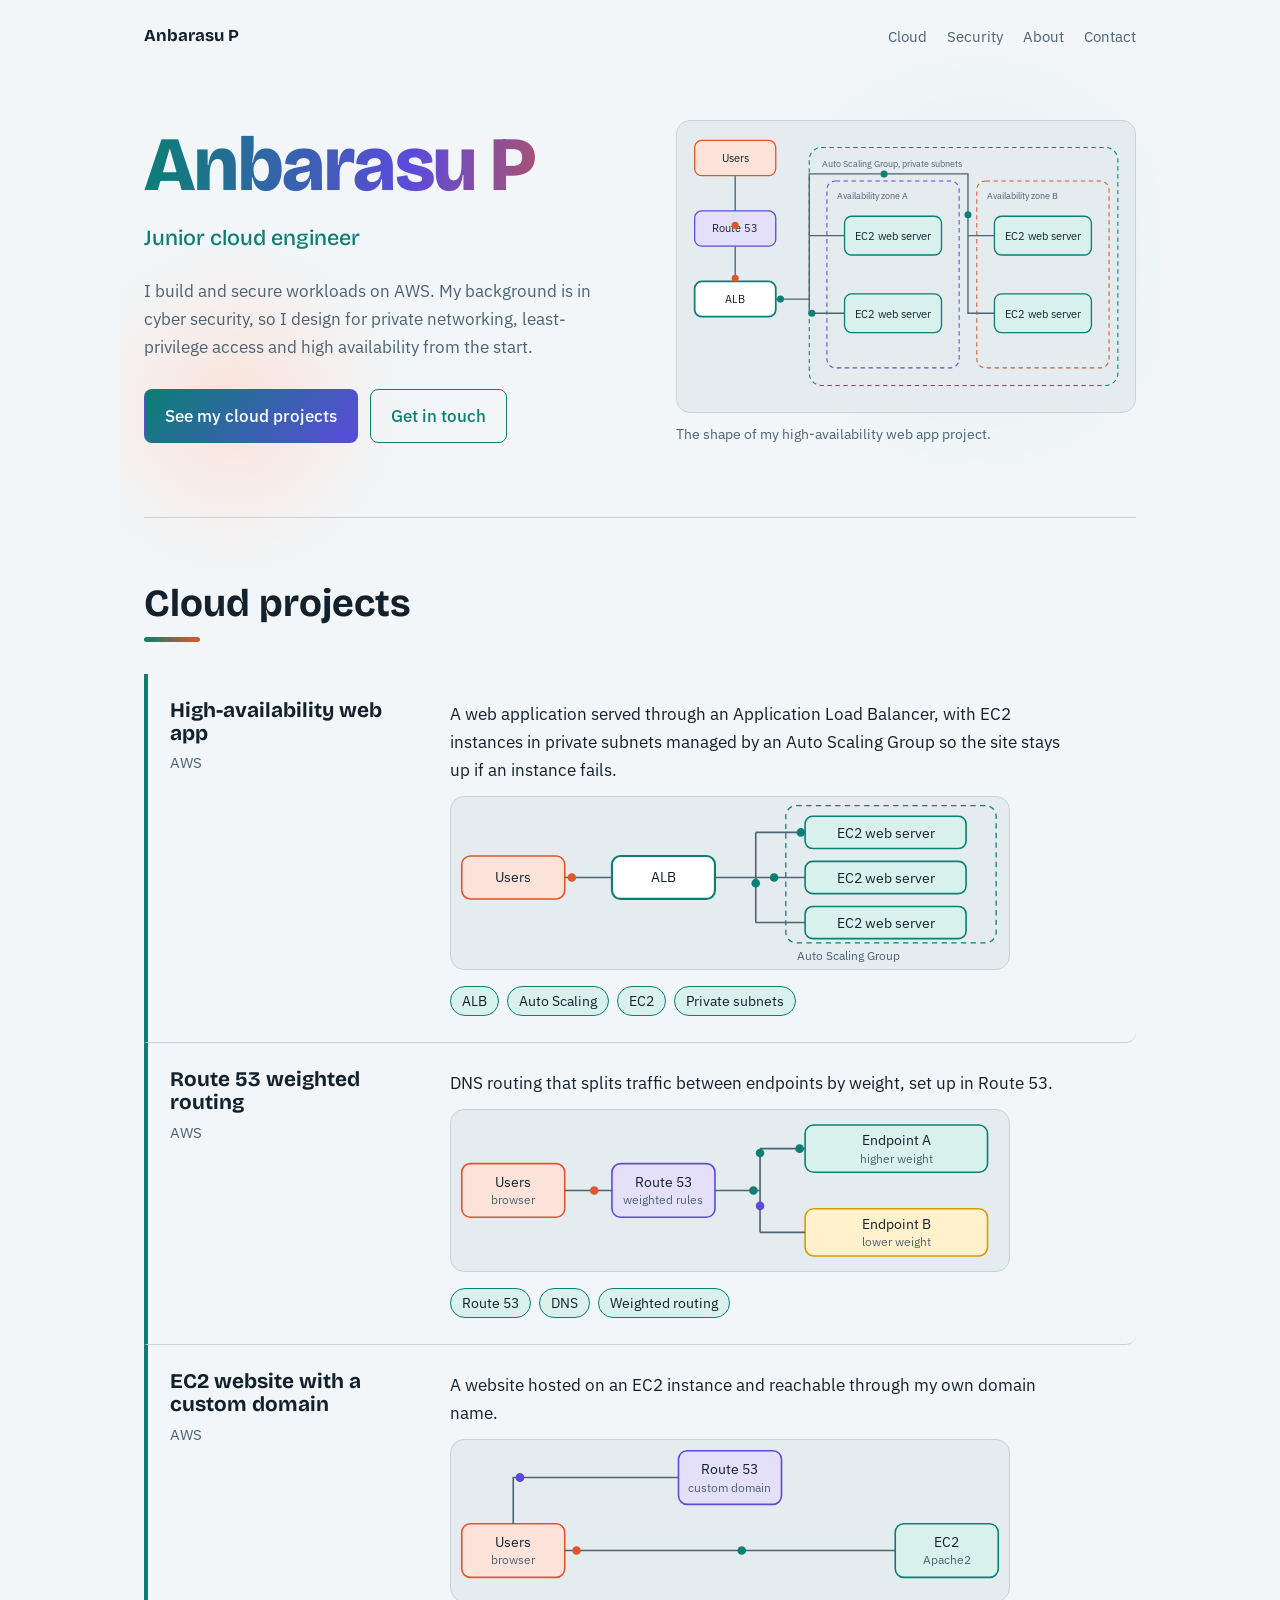
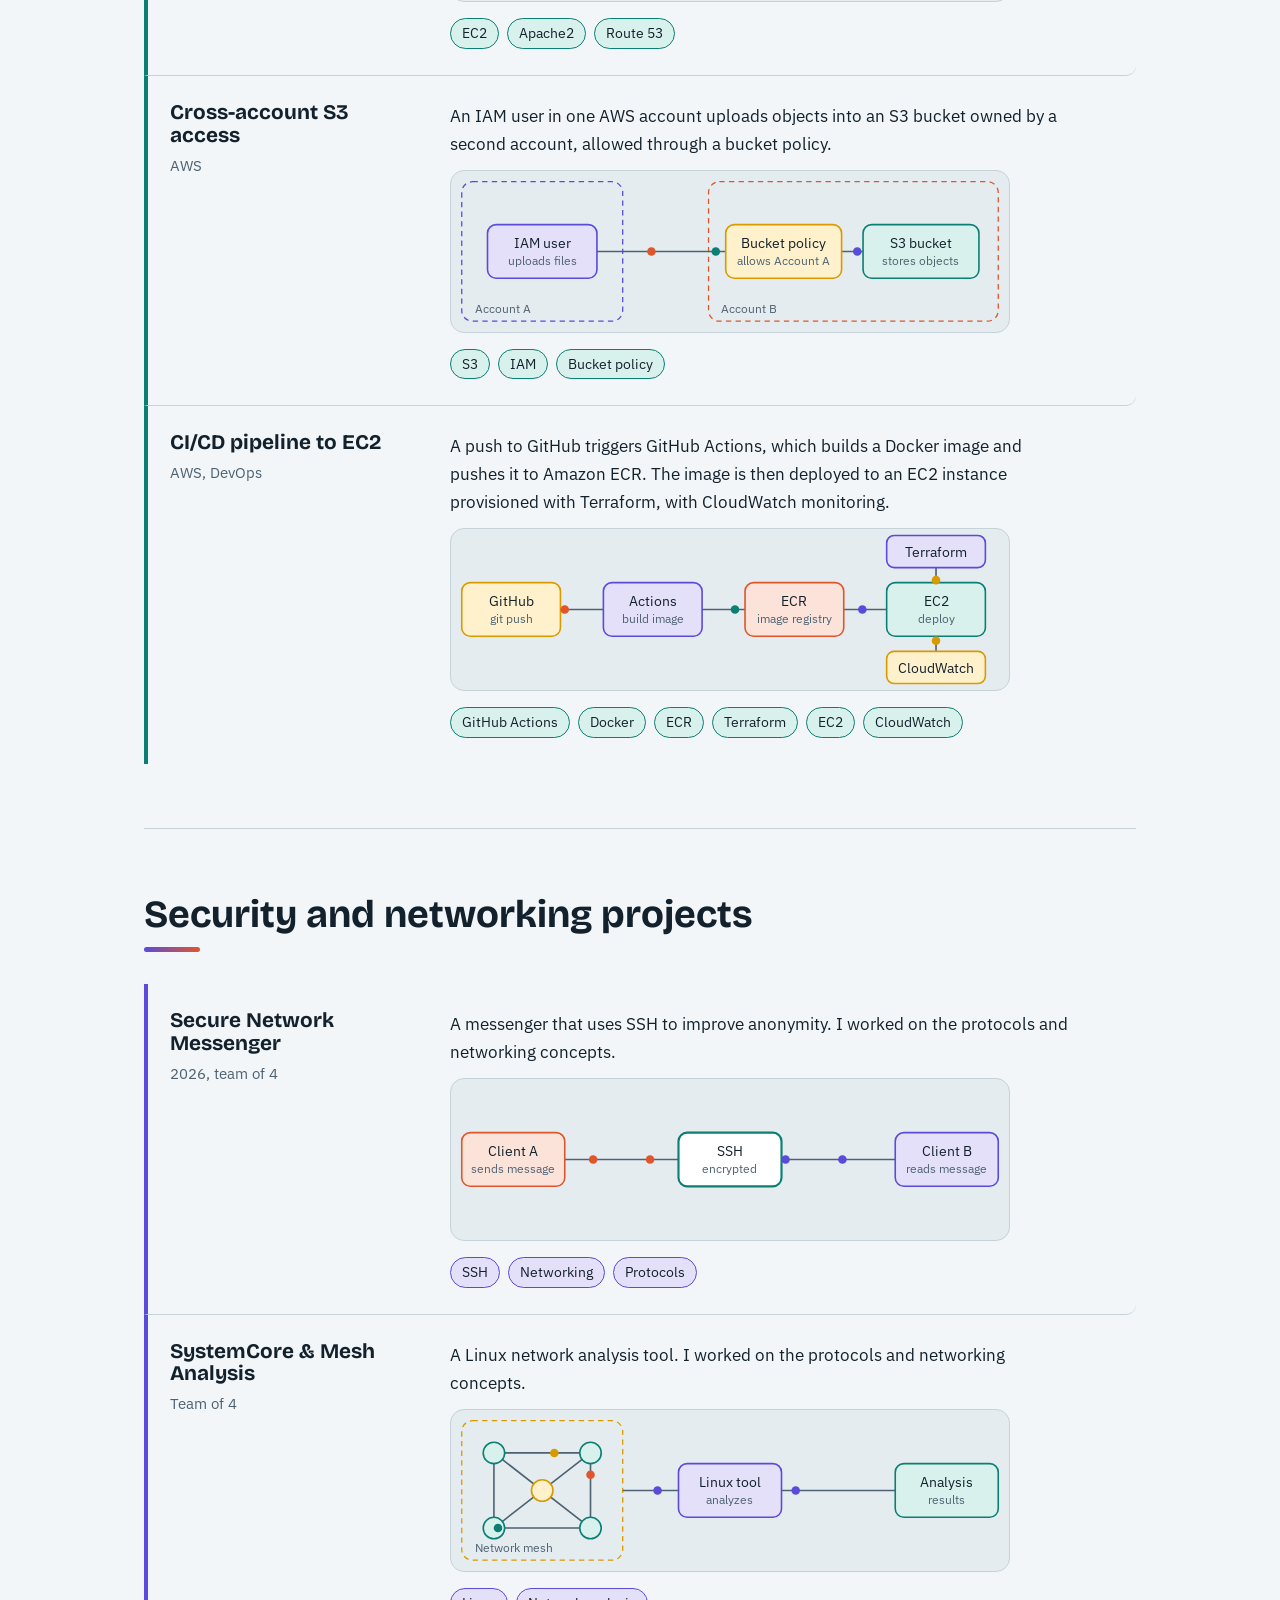
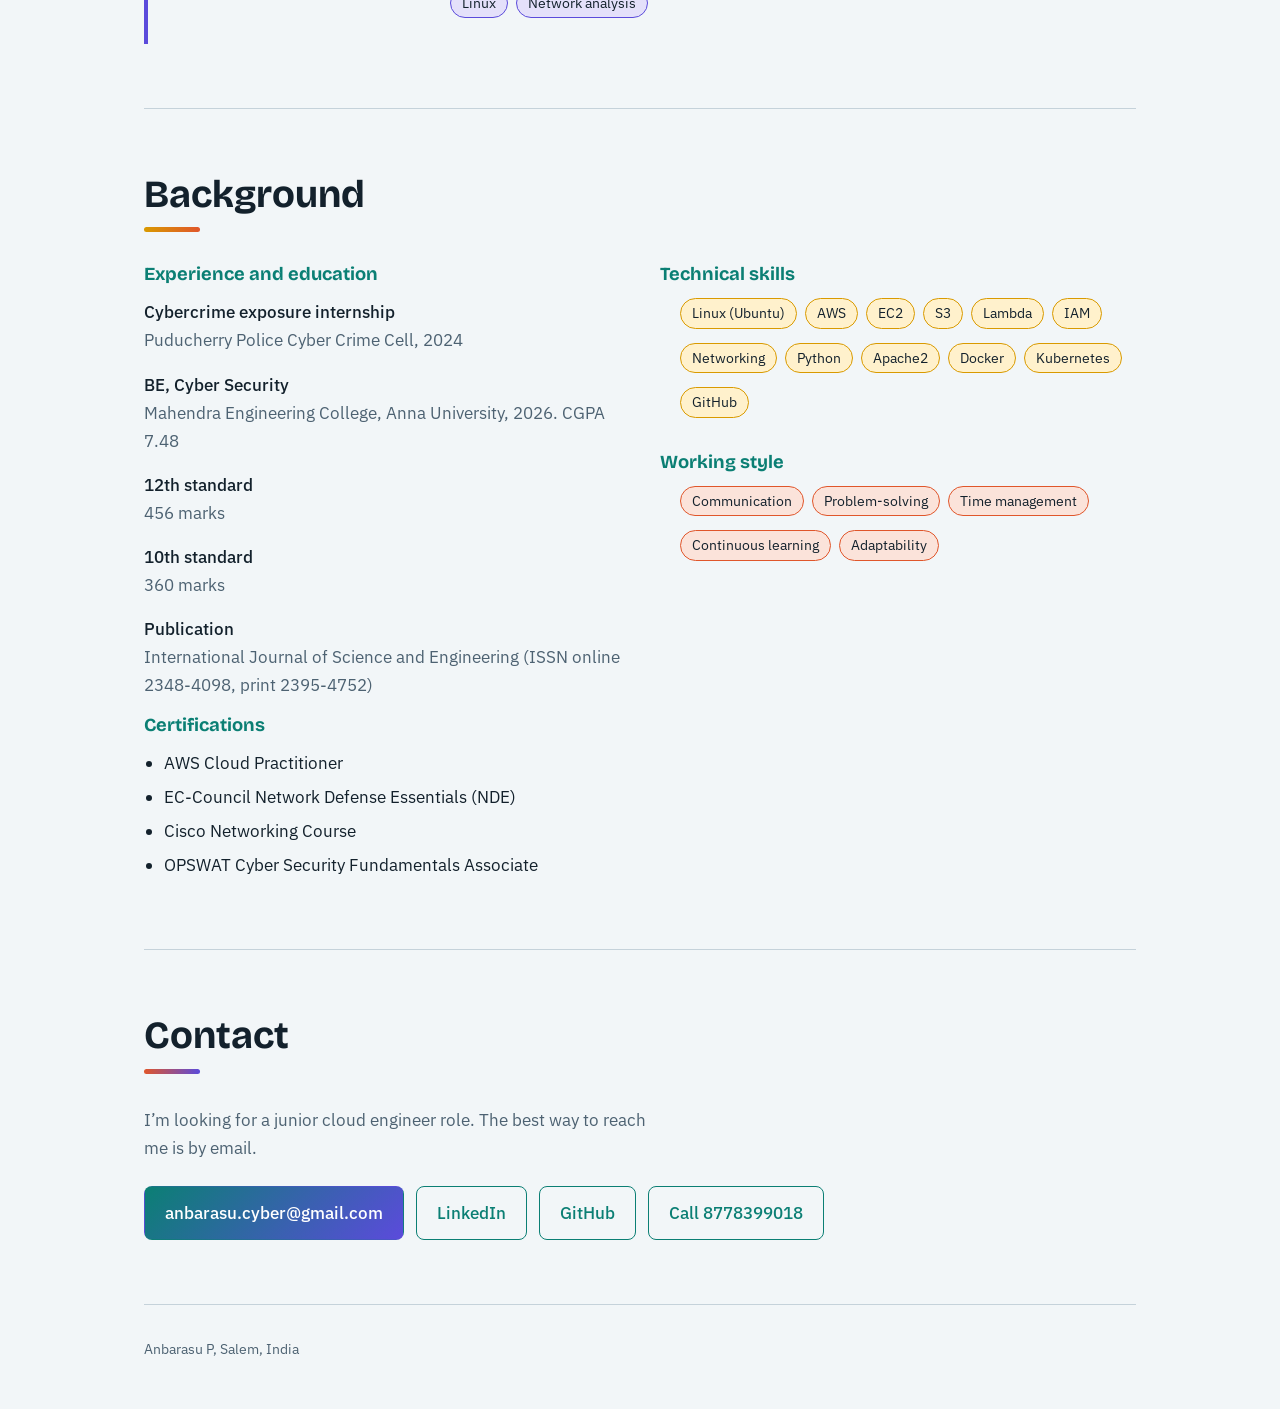
==== portfolio-site/index.html @ d8e645a5 "first commit" ====
<!DOCTYPE html>
<html lang="en">
<head>
<meta charset="utf-8">
<meta name="viewport" content="width=device-width, initial-scale=1, viewport-fit=cover">
<title>Anbarasu P – Junior Cloud Engineer</title>
<link rel="preconnect" href="https://fonts.googleapis.com">
<link rel="preconnect" href="https://fonts.gstatic.com" crossorigin>
<link href="https://fonts.googleapis.com/css2?family=Bricolage+Grotesque:wght@500;700;800&family=IBM+Plex+Sans:wght@400;500&display=swap" rel="stylesheet">
<link rel="stylesheet" href="style.css">
</head>
<body>
<div class="wrap">
  <header class="top">
    <b>Anbarasu P</b>
    <nav aria-label="Sections"><a href="#cloud">Cloud</a><a href="#security">Security</a><a href="#about">About</a><a href="#contact">Contact</a></nav>
  </header>

  <main>
  <div class="hero">
    <div>
      <h1>Anbarasu P</h1>
      <div class="role">Junior cloud engineer</div>
      <p>I build and secure workloads on AWS. My background is in cyber security, so I design for private networking, least-privilege access and high availability from the start.</p>
      <div class="btns">
        <a class="btn main" href="#cloud">See my cloud projects</a>
        <a class="btn alt" href="#contact">Get in touch</a>
      </div>
    </div>
    <figure>
      <svg viewBox="0 0 520 330" role="img" aria-labelledby="dgt dgd">
        <title id="dgt">Highly available web app on AWS</title>
        <desc id="dgd">Route 53 sends traffic to an Application Load Balancer, which spreads requests across EC2 instances in an Auto Scaling Group inside private subnets in two availability zones.</desc>
        <rect class="n" x="20" y="22" width="92" height="40" rx="8"/><text x="66" y="46" text-anchor="middle">Users</text>
        <rect class="n" x="20" y="102" width="92" height="40" rx="8"/><text x="66" y="126" text-anchor="middle">Route 53</text>
        <rect class="hl" x="20" y="182" width="92" height="40" rx="8"/><text x="66" y="206" text-anchor="middle">ALB</text>
        <path class="ln" d="M66 62V102M66 142V182"/>
        <rect class="zone" x="150" y="30" width="350" height="270" rx="14"/>
        <text class="sm" x="164" y="52">Auto Scaling Group, private subnets</text>
        <rect class="zone" x="170" y="68" width="150" height="212" rx="10"/>
        <text class="sm" x="182" y="88">Availability zone A</text>
        <rect class="zone" x="340" y="68" width="150" height="212" rx="10"/>
        <text class="sm" x="352" y="88">Availability zone B</text>
        <rect class="n" x="190" y="108" width="110" height="44" rx="8"/><text x="245" y="135" text-anchor="middle">EC2 web server</text>
        <rect class="n" x="190" y="196" width="110" height="44" rx="8"/><text x="245" y="223" text-anchor="middle">EC2 web server</text>
        <rect class="n" x="360" y="108" width="110" height="44" rx="8"/><text x="415" y="135" text-anchor="middle">EC2 web server</text>
        <rect class="n" x="360" y="196" width="110" height="44" rx="8"/><text x="415" y="223" text-anchor="middle">EC2 web server</text>
        <path class="ln" d="M112 202H150M150 202V130M150 130H190M150 202V218H190"/>
        <path class="ln" d="M150 130V60H330V218H360M330 130H360"/>
        <circle class="pk" r="4"><animateMotion dur="1.6s" repeatCount="indefinite" path="M66 62V182"/></circle>
        <circle class="pk" r="4"><animateMotion dur="1.6s" begin="0.8s" repeatCount="indefinite" path="M66 62V182"/></circle>
        <circle class="pk2" r="4"><animateMotion dur="1.4s" begin="0.3s" repeatCount="indefinite" path="M112 202H150V130H190"/></circle>
        <circle class="pk2" r="4"><animateMotion dur="1.4s" begin="0.9s" repeatCount="indefinite" path="M112 202H150V218H190"/></circle>
        <circle class="pk2" r="4"><animateMotion dur="3s" begin="0.5s" repeatCount="indefinite" path="M112 202H150V60H330V130H360"/></circle>
        <circle class="pk2" r="4"><animateMotion dur="3s" begin="1.7s" repeatCount="indefinite" path="M112 202H150V60H330V218H360"/></circle>
      </svg>
      <figcaption>The shape of my high-availability web app project.</figcaption>
    </figure>
  </div>

  <section id="cloud">
    <h2>Cloud projects</h2>
    <article class="proj">
      <div><h3>High-availability web app</h3><div class="meta">AWS</div></div>
      <div>
        <p>A web application served through an Application Load Balancer, with EC2 instances in private subnets managed by an Auto Scaling Group so the site stays up if an instance fails.</p>
        <figure class='arch'><svg viewBox='0 0 520 160' role='img' aria-label='Users reach an Application Load Balancer, which spreads traffic across EC2 instances in an Auto Scaling Group'><rect class='n t2' x='10' y='55' width='96' height='40' rx='8'/><text x='58' y='79' text-anchor='middle'>Users</text><rect class='hl' x='150' y='55' width='96' height='40' rx='8'/><text x='198' y='79' text-anchor='middle'>ALB</text><rect class='zone' x='312' y='8' width='196' height='128' rx='10'/><path class='ln' d='M106 75H150M246 75H284M284 33V117M284 33H330M284 75H330M284 117H330'/><rect class='n t1' x='330' y='18' width='150' height='30' rx='7'/><text x='405' y='38' text-anchor='middle'>EC2 web server</text><rect class='n t1' x='330' y='60' width='150' height='30' rx='7'/><text x='405' y='80' text-anchor='middle'>EC2 web server</text><rect class='n t1' x='330' y='102' width='150' height='30' rx='7'/><text x='405' y='122' text-anchor='middle'>EC2 web server</text><text class='sm' x='322' y='152'>Auto Scaling Group</text><circle class='pk' r='4'><animateMotion dur='1s' repeatCount='indefinite' path='M106 75H150'/></circle><circle class='pk2' r='4'><animateMotion dur='1.6s' repeatCount='indefinite' path='M246 75H284V33H330'/></circle><circle class='pk2' r='4'><animateMotion dur='1.6s' begin='0.5s' repeatCount='indefinite' path='M246 75H330'/></circle><circle class='pk2' r='4'><animateMotion dur='1.6s' begin='1s' repeatCount='indefinite' path='M246 75H284V117H330'/></circle></svg></figure>
        <ul class="tags"><li>ALB</li><li>Auto Scaling</li><li>EC2</li><li>Private subnets</li></ul>
      </div>
    </article>
    <article class="proj">
      <div><h3>Route 53 weighted routing</h3><div class="meta">AWS</div></div>
      <div>
        <p>DNS routing that splits traffic between endpoints by weight, set up in Route 53.</p>
        <figure class='arch'><svg viewBox='0 0 520 150' role='img' aria-label='Route 53 splits user traffic between two endpoints by weight, sending more to the higher-weighted one'><rect class='n t2' x='10' y='50' width='96' height='50' rx='8'/><text x='58' y='72' text-anchor='middle'>Users</text><text class='sm' x='58' y='88' text-anchor='middle'>browser</text><rect class='n t3' x='150' y='50' width='96' height='50' rx='8'/><text x='198' y='72' text-anchor='middle'>Route 53</text><text class='sm' x='198' y='88' text-anchor='middle'>weighted rules</text><rect class='n t1' x='330' y='14' width='170' height='44' rx='8'/><text x='415' y='33' text-anchor='middle'>Endpoint A</text><text class='sm' x='415' y='49' text-anchor='middle'>higher weight</text><rect class='n t4' x='330' y='92' width='170' height='44' rx='8'/><text x='415' y='111' text-anchor='middle'>Endpoint B</text><text class='sm' x='415' y='127' text-anchor='middle'>lower weight</text><path class='ln' d='M106 75H150M246 75H288M288 36V114M288 36H330M288 114H330'/><circle class='pk' r='4'><animateMotion dur='1.2s' repeatCount='indefinite' path='M106 75H150'/></circle><circle class='pk2' r='4'><animateMotion dur='1.2s' repeatCount='indefinite' path='M246 75H288V36H330'/></circle><circle class='pk2' r='4'><animateMotion dur='1.2s' begin='0.4s' repeatCount='indefinite' path='M246 75H288V36H330'/></circle><circle class='pk2' r='4'><animateMotion dur='1.2s' begin='0.8s' repeatCount='indefinite' path='M246 75H288V36H330'/></circle><circle class='pk3' r='4'><animateMotion dur='1.2s' begin='0.2s' repeatCount='indefinite' path='M246 75H288V114H330'/></circle></svg></figure>
        <ul class="tags"><li>Route 53</li><li>DNS</li><li>Weighted routing</li></ul>
      </div>
    </article>
    <article class="proj">
      <div><h3>EC2 website with a custom domain</h3><div class="meta">AWS</div></div>
      <div>
        <p>A website hosted on an EC2 instance and reachable through my own domain name.</p>
        <figure class='arch'><svg viewBox='0 0 520 150' role='img' aria-label='A user looks up the custom domain in Route 53, gets the address, then connects to the Apache2 website on EC2'><rect class='n t3' x='212' y='10' width='96' height='50' rx='8'/><text x='260' y='32' text-anchor='middle'>Route 53</text><text class='sm' x='260' y='48' text-anchor='middle'>custom domain</text><rect class='n t2' x='10' y='78' width='96' height='50' rx='8'/><text x='58' y='100' text-anchor='middle'>Users</text><text class='sm' x='58' y='116' text-anchor='middle'>browser</text><rect class='n t1' x='414' y='78' width='96' height='50' rx='8'/><text x='462' y='100' text-anchor='middle'>EC2</text><text class='sm' x='462' y='116' text-anchor='middle'>Apache2</text><path class='ln' d='M58 78V35H212M106 103H414'/><circle class='pk3' r='4'><animateMotion dur='1.4s' repeatCount='indefinite' path='M58 78V35H212'/></circle><circle class='pk3' r='4'><animateMotion dur='1.4s' begin='0.7s' repeatCount='indefinite' path='M212 35H58V78'/></circle><circle class='pk' r='4'><animateMotion dur='1.4s' begin='0.3s' repeatCount='indefinite' path='M106 103H414'/></circle><circle class='pk2' r='4'><animateMotion dur='1.4s' begin='1s' repeatCount='indefinite' path='M106 103H414'/></circle></svg></figure>
        <ul class="tags"><li>EC2</li><li>Apache2</li><li>Route 53</li></ul>
      </div>
    </article>
    <article class="proj">
      <div><h3>Cross-account S3 access</h3><div class="meta">AWS</div></div>
      <div>
        <p>An IAM user in one AWS account uploads objects into an S3 bucket owned by a second account, allowed through a bucket policy.</p>
        <figure class='arch'><svg viewBox='0 0 520 150' role='img' aria-label='An IAM user in Account A uploads to an S3 bucket in Account B, allowed by the bucket policy'><rect class='zone zc3' x='10' y='10' width='150' height='130' rx='10'/><rect class='zone zc2' x='240' y='10' width='270' height='130' rx='10'/><text class='sm' x='22' y='132'>Account A</text><text class='sm' x='252' y='132'>Account B</text><path class='ln' d='M136 75H256M364 75H384'/><rect class='n t3' x='34' y='50' width='102' height='50' rx='8'/><text x='85' y='72' text-anchor='middle'>IAM user</text><text class='sm' x='85' y='88' text-anchor='middle'>uploads files</text><rect class='n t4' x='256' y='50' width='108' height='50' rx='8'/><text x='310' y='72' text-anchor='middle'>Bucket policy</text><text class='sm' x='310' y='88' text-anchor='middle'>allows Account A</text><rect class='n t1' x='384' y='50' width='108' height='50' rx='8'/><text x='438' y='72' text-anchor='middle'>S3 bucket</text><text class='sm' x='438' y='88' text-anchor='middle'>stores objects</text><circle class='pk' r='4'><animateMotion dur='1.3s' repeatCount='indefinite' path='M136 75H256'/></circle><circle class='pk2' r='4'><animateMotion dur='1.3s' begin='0.65s' repeatCount='indefinite' path='M136 75H256'/></circle><circle class='pk3' r='4'><animateMotion dur='1.3s' begin='0.9s' repeatCount='indefinite' path='M364 75H384'/></circle></svg></figure>
        <ul class="tags"><li>S3</li><li>IAM</li><li>Bucket policy</li></ul>
      </div>
    </article>
    <article class="proj">
      <div><h3>CI/CD pipeline to EC2</h3><div class="meta">AWS, DevOps</div></div>
      <div>
        <p>A push to GitHub triggers GitHub Actions, which builds a Docker image and pushes it to Amazon ECR. The image is then deployed to an EC2 instance provisioned with Terraform, with CloudWatch monitoring.</p>
        <figure class='arch'><svg viewBox='0 0 520 150' role='img' aria-label='A push to GitHub starts GitHub Actions, which builds an image, pushes it to ECR and deploys it to EC2, which Terraform provisions and CloudWatch monitors'><path class='ln' d='M102 75H142M234 75H274M366 75H406M452 36V50M452 100V114'/><rect class='n t4' x='10' y='50' width='92' height='50' rx='8'/><text x='56' y='72' text-anchor='middle'>GitHub</text><text class='sm' x='56' y='88' text-anchor='middle'>git push</text><rect class='n t3' x='142' y='50' width='92' height='50' rx='8'/><text x='188' y='72' text-anchor='middle'>Actions</text><text class='sm' x='188' y='88' text-anchor='middle'>build image</text><rect class='n t2' x='274' y='50' width='92' height='50' rx='8'/><text x='320' y='72' text-anchor='middle'>ECR</text><text class='sm' x='320' y='88' text-anchor='middle'>image registry</text><rect class='n t1' x='406' y='50' width='92' height='50' rx='8'/><text x='452' y='72' text-anchor='middle'>EC2</text><text class='sm' x='452' y='88' text-anchor='middle'>deploy</text><rect class='n t3' x='406' y='6' width='92' height='30' rx='7'/><text x='452' y='26' text-anchor='middle'>Terraform</text><rect class='n t4' x='406' y='114' width='92' height='30' rx='7'/><text x='452' y='134' text-anchor='middle'>CloudWatch</text><circle class='pk' r='4'><animateMotion dur='1.5s' repeatCount='indefinite' path='M102 75H142'/></circle><circle class='pk2' r='4'><animateMotion dur='1.5s' begin='0.5s' repeatCount='indefinite' path='M234 75H274'/></circle><circle class='pk3' r='4'><animateMotion dur='1.5s' begin='1s' repeatCount='indefinite' path='M366 75H406'/></circle><circle class='pk4' r='4'><animateMotion dur='1.5s' begin='0.4s' repeatCount='indefinite' path='M452 36V50'/></circle><circle class='pk4' r='4'><animateMotion dur='1.5s' begin='1.2s' repeatCount='indefinite' path='M452 100V114'/></circle></svg></figure>
        <ul class="tags"><li>GitHub Actions</li><li>Docker</li><li>ECR</li><li>Terraform</li><li>EC2</li><li>CloudWatch</li></ul>
      </div>
    </article>
  </section>

  <section id="security">
    <h2>Security and networking projects</h2>
    <article class="proj">
      <div><h3>Secure Network Messenger</h3><div class="meta">2026, team of 4</div></div>
      <div>
        <p>A messenger that uses SSH to improve anonymity. I worked on the protocols and networking concepts.</p>
        <figure class='arch'><svg viewBox='0 0 520 150' role='img' aria-label='Messages travel between two clients through an encrypted SSH channel'><path class='ln' d='M106 75H212M308 75H414'/><rect class='n t2' x='10' y='50' width='96' height='50' rx='8'/><text x='58' y='72' text-anchor='middle'>Client A</text><text class='sm' x='58' y='88' text-anchor='middle'>sends message</text><rect class='hl' x='212' y='50' width='96' height='50' rx='8'/><text x='260' y='72' text-anchor='middle'>SSH</text><text class='sm' x='260' y='88' text-anchor='middle'>encrypted</text><rect class='n t3' x='414' y='50' width='96' height='50' rx='8'/><text x='462' y='72' text-anchor='middle'>Client B</text><text class='sm' x='462' y='88' text-anchor='middle'>reads message</text><circle class='pk' r='4'><animateMotion dur='1.4s' repeatCount='indefinite' path='M106 75H212'/></circle><circle class='pk' r='4'><animateMotion dur='1.4s' begin='0.7s' repeatCount='indefinite' path='M106 75H212'/></circle><circle class='pk3' r='4'><animateMotion dur='1.4s' begin='0.3s' repeatCount='indefinite' path='M308 75H414'/></circle><circle class='pk3' r='4'><animateMotion dur='1.4s' begin='1s' repeatCount='indefinite' path='M308 75H414'/></circle></svg></figure>
        <ul class="tags"><li>SSH</li><li>Networking</li><li>Protocols</li></ul>
      </div>
    </article>
    <article class="proj">
      <div><h3>SystemCore &amp; Mesh Analysis</h3><div class="meta">Team of 4</div></div>
      <div>
        <p>A Linux network analysis tool. I worked on the protocols and networking concepts.</p>
        <figure class='arch'><svg viewBox='0 0 520 150' role='img' aria-label='Traffic moves across a mesh of hosts, and a Linux tool analyzes it and produces results'><rect class='zone zc4' x='10' y='10' width='150' height='130' rx='10'/><text class='sm' x='22' y='132'>Network mesh</text><path class='ln' d='M40 40H130V110H40ZM40 40L130 110M130 40L40 110M160 75H212M308 75H414'/><circle class='n t1' cx='40' cy='40' r='10'/><circle class='n t1' cx='130' cy='40' r='10'/><circle class='n t1' cx='40' cy='110' r='10'/><circle class='n t1' cx='130' cy='110' r='10'/><circle class='n t4' cx='85' cy='75' r='10'/><rect class='n t3' x='212' y='50' width='96' height='50' rx='8'/><text x='260' y='72' text-anchor='middle'>Linux tool</text><text class='sm' x='260' y='88' text-anchor='middle'>analyzes</text><rect class='n t1' x='414' y='50' width='96' height='50' rx='8'/><text x='462' y='72' text-anchor='middle'>Analysis</text><text class='sm' x='462' y='88' text-anchor='middle'>results</text><circle class='pk4' r='4'><animateMotion dur='1.2s' repeatCount='indefinite' path='M40 40H130'/></circle><circle class='pk' r='4'><animateMotion dur='1.2s' begin='0.4s' repeatCount='indefinite' path='M130 40V110'/></circle><circle class='pk2' r='4'><animateMotion dur='1.2s' begin='0.8s' repeatCount='indefinite' path='M130 110H40'/></circle><circle class='pk3' r='4'><animateMotion dur='1.2s' repeatCount='indefinite' path='M160 75H212'/></circle><circle class='pk3' r='4'><animateMotion dur='1.2s' begin='0.6s' repeatCount='indefinite' path='M308 75H414'/></circle></svg></figure>
        <ul class="tags"><li>Linux</li><li>Network analysis</li></ul>
      </div>
    </article>
  </section>

  <section id="about">
    <h2>Background</h2>
    <div class="cols">
      <div>
        <h3>Experience and education</h3>
        <dl>
          <dt>Cybercrime exposure internship</dt>
          <dd>Puducherry Police Cyber Crime Cell, 2024</dd>
          <dt>BE, Cyber Security</dt>
          <dd>Mahendra Engineering College, Anna University, 2026. CGPA 7.48</dd>
          <dt>12th standard</dt>
          <dd>456 marks</dd>
          <dt>10th standard</dt>
          <dd>360 marks</dd>
          <dt>Publication</dt>
          <dd>International Journal of Science and Engineering (ISSN online 2348-4098, print 2395-4752)</dd>
        </dl>
        <h3>Certifications</h3>
        <ul>
          <li>AWS Cloud Practitioner</li>
          <li>EC-Council Network Defense Essentials (NDE)</li>
          <li>Cisco Networking Course</li>
          <li>OPSWAT Cyber Security Fundamentals Associate</li>
        </ul>
      </div>
      <div>
        <h3>Technical skills</h3>
        <ul class="tags" style="margin-bottom:28px">
          <li>Linux (Ubuntu)</li><li>AWS</li><li>EC2</li><li>S3</li><li>Lambda</li><li>IAM</li><li>Networking</li><li>Python</li><li>Apache2</li><li>Docker</li><li>Kubernetes</li><li>GitHub</li>
        </ul>
        <h3>Working style</h3>
        <ul class="tags">
          <li>Communication</li><li>Problem-solving</li><li>Time management</li><li>Continuous learning</li><li>Adaptability</li>
        </ul>
      </div>
    </div>
  </section>

  <section id="contact" class="contact">
    <h2>Contact</h2>
    <p>I’m looking for a junior cloud engineer role. The best way to reach me is by email.</p>
    <div class="btns">
      <a class="btn main" href="mailto:anbarasu.cyber@gmail.com">anbarasu.cyber@gmail.com</a>
      <a class="btn alt" href="https://www.linkedin.com/in/anbarasu-p-690062297">LinkedIn</a>
      <a class="btn alt" href="https://github.com/ANBARASU-69">GitHub</a>
      <a class="btn alt" href="tel:+918778399018">Call 8778399018</a>
    </div>
  </section>
  </main>

  <footer>Anbarasu P, Salem, India</footer>
</div>
<script src="script.js"></script>
</body>
</html>
---- portfolio-site/style.css ----
:root{
  --bg:#F2F6F8; --surface:#E4ECF0; --ink:#13212C; --muted:#4D6272; --line:#C5D2DA;
  --accent:#0B7F74; --accent-ink:#FFFFFF; --node:#FFFFFF; --warn:#B4531A; --c2:#E0562B; --c3:#5B4BDB; --c4:#D99A00; --tint1:#D8F1EC; --tint2:#FBE3DA; --tint3:#E4E0FA; --tint4:#FFF1CC;
  box-sizing:border-box;
  padding-top:env(safe-area-inset-top,0px);
  padding-bottom:env(safe-area-inset-bottom,0px);
  color-scheme:light;
}
@media (prefers-color-scheme: dark){
  :root:not([data-theme="light"]){
    --bg:#0F1A22; --surface:#17262F; --ink:#E6EEF2; --muted:#9DB1BE; --line:#2B3E4B;
    --accent:#3CC4B4; --accent-ink:#06211E; --node:#1B2D38; --warn:#E59A63; --c2:#FF8A5C; --c3:#9A8CFF; --c4:#F2C14E; --tint1:#14363A; --tint2:#3A2420; --tint3:#26234A; --tint4:#3A3118; color-scheme:dark;
  }
}
:root[data-theme="dark"]{
  --bg:#0F1A22; --surface:#17262F; --ink:#E6EEF2; --muted:#9DB1BE; --line:#2B3E4B;
  --accent:#3CC4B4; --accent-ink:#06211E; --node:#1B2D38; --warn:#E59A63; --c2:#FF8A5C; --c3:#9A8CFF; --c4:#F2C14E; --tint1:#14363A; --tint2:#3A2420; --tint3:#26234A; --tint4:#3A3118; color-scheme:dark;
}
html{scroll-padding-top:env(safe-area-inset-top,0px);scroll-behavior:smooth}
*,*::before,*::after{box-sizing:border-box}
body{margin:0;background:var(--bg);color:var(--ink);font:400 17px/1.65 "IBM Plex Sans",system-ui,-apple-system,"Segoe UI",sans-serif}
h1,h2,h3{font-family:"Bricolage Grotesque","Segoe UI",system-ui,sans-serif;line-height:1.1;margin:0}
a{color:var(--accent);text-underline-offset:3px}
a:focus-visible,button:focus-visible{outline:3px solid var(--accent);outline-offset:3px;border-radius:4px}
.wrap{max-width:1040px;margin:0 auto;padding:0 24px}
header.top{display:flex;justify-content:space-between;align-items:center;padding:22px 0}
header.top b{font-family:"Bricolage Grotesque",sans-serif;font-weight:700;font-size:1.05rem}
nav a{margin-left:20px;color:var(--muted);text-decoration:none;font-size:.95rem}
nav a:hover{color:var(--ink)}
.hero{display:grid;grid-template-columns:1.05fr 1fr;gap:48px;align-items:center;padding:48px 0 72px}
.hero h1{font-size:clamp(2.6rem,7vw,4.8rem);font-weight:800;letter-spacing:-.02em}
.hero .role{font-family:"Bricolage Grotesque",sans-serif;font-size:1.35rem;font-weight:500;color:var(--accent);margin:14px 0 20px}
.hero p{max-width:46ch;color:var(--muted);margin:0 0 28px}
.btns{display:flex;flex-wrap:wrap;gap:12px}
.btn{display:inline-block;padding:12px 20px;border-radius:8px;font-weight:500;text-decoration:none;border:1.5px solid var(--accent)}
.btn.main{background:var(--accent);color:var(--accent-ink)}
.btn.alt{color:var(--accent)}
figure{margin:0}
figure svg{width:100%;height:auto;display:block;background:var(--surface);border:1px solid var(--line);border-radius:14px}
figcaption{font-size:.85rem;color:var(--muted);margin-top:10px}
svg text{font-family:"IBM Plex Sans",system-ui,sans-serif;font-size:12px;fill:var(--ink)}
svg .n{fill:var(--node);stroke:var(--line);stroke-width:1.5}
svg .hl{fill:var(--node);stroke:var(--accent);stroke-width:2}
svg .zone{fill:none;stroke:var(--accent);stroke-width:1.2;stroke-dasharray:5 4}
svg .ln{stroke:var(--muted);stroke-width:1.5;fill:none}
svg .sm{font-size:10.5px;fill:var(--muted)}
section{padding:64px 0;border-top:1px solid var(--line)}
section>h2{font-size:clamp(1.8rem,4vw,2.4rem);margin-bottom:32px;font-weight:700}
.proj{display:grid;grid-template-columns:240px 1fr;gap:12px 40px;padding:26px 0;border-bottom:1px solid var(--line)}
.proj:last-child{border-bottom:0}
.proj h3{font-size:1.3rem;font-weight:700}
.proj .meta{color:var(--muted);font-size:.92rem;margin-top:6px}
.proj p{margin:0 0 12px;max-width:62ch}
.tags{display:flex;flex-wrap:wrap;gap:8px;padding:0;margin:0;list-style:none}
.tags li{font-size:.85rem;padding:3px 11px;border-radius:99px;background:var(--surface);border:1px solid var(--line)}
.cols{display:grid;grid-template-columns:repeat(2,1fr);gap:40px}
.cols h3{font-size:1.15rem;margin-bottom:14px}
.cols ul{margin:0;padding-left:20px}
.cols li{margin-bottom:6px}
dl{margin:0}
dt{font-weight:500}
dd{margin:0 0 16px;color:var(--muted)}
.contact p{max-width:52ch;margin:0 0 24px;color:var(--muted)}
footer{padding:32px 0 48px;color:var(--muted);font-size:.9rem;border-top:1px solid var(--line)}
@media (max-width:760px){
  .hero{grid-template-columns:1fr;gap:32px;padding-top:24px}
  .proj{grid-template-columns:1fr}
  .cols{grid-template-columns:1fr;gap:28px}
  nav a:nth-child(n+3){display:none}
}
/* colour */
.wrap{overflow-x:clip}
.hero{position:relative}
.hero::before,.hero::after{content:"";position:absolute;border-radius:50%;z-index:-1;pointer-events:none}
.hero::before{width:440px;height:440px;right:-60px;top:-30px;background:radial-gradient(circle,var(--tint1),transparent 68%);animation:drift 14s ease-in-out infinite alternate}
.hero::after{width:340px;height:340px;left:-80px;bottom:-60px;background:radial-gradient(circle,var(--tint2),transparent 68%);animation:drift 18s ease-in-out infinite alternate-reverse}
@keyframes drift{to{transform:translate(36px,28px) scale(1.12)}}
.hero h1{color:var(--accent)}
@supports (-webkit-background-clip:text) or (background-clip:text){
  .hero h1{background:linear-gradient(95deg,var(--accent),var(--c3) 55%,var(--c2));-webkit-background-clip:text;background-clip:text;color:transparent;-webkit-text-fill-color:transparent}
}
.btn.main{background:linear-gradient(135deg,var(--accent),var(--c3));border-color:transparent}
.btn{transition:transform .2s ease}
.btn:hover{transform:translateY(-2px)}
section>h2::after{content:"";display:block;width:56px;height:5px;border-radius:3px;margin-top:12px;background:linear-gradient(90deg,var(--accent),var(--c2))}
#security>h2::after{background:linear-gradient(90deg,var(--c3),var(--c2))}
#about>h2::after{background:linear-gradient(90deg,var(--c4),var(--c2))}
#contact>h2::after{background:linear-gradient(90deg,var(--c2),var(--c3))}
.proj{border-left:4px solid var(--accent);padding-left:22px;border-radius:0 10px 10px 0}
#security .proj{border-left-color:var(--c3)}
.proj:hover{background:var(--surface)}
#cloud .tags li{background:var(--tint1);border-color:var(--accent)}
#security .tags li{background:var(--tint3);border-color:var(--c3)}
#about .cols>div:last-child .tags:first-of-type li{background:var(--tint4);border-color:var(--c4)}
#about .cols>div:last-child .tags:last-of-type li{background:var(--tint2);border-color:var(--c2)}
#about h3{color:var(--accent)}
nav a:hover{color:var(--c2)}
svg rect[x="20"][y="22"]{stroke:var(--c2);fill:var(--tint2)}
svg rect[x="20"][y="102"]{stroke:var(--c3);fill:var(--tint3)}
svg rect[width="110"]{fill:var(--tint1);stroke:var(--accent)}
svg rect[x="170"][y="68"]{stroke:var(--c3)}
svg rect[x="340"][y="68"]{stroke:var(--c2)}
svg .pk{fill:var(--c2)}
svg .pk2{fill:var(--accent)}
svg .pk3{fill:var(--c3)}
svg .pk4{fill:var(--c4)}
svg .n.t1{stroke:var(--accent);fill:var(--tint1)}
svg .n.t2{stroke:var(--c2);fill:var(--tint2)}
svg .n.t3{stroke:var(--c3);fill:var(--tint3)}
svg .n.t4{stroke:var(--c4);fill:var(--tint4)}
svg .zc2{stroke:var(--c2)}
svg .zc3{stroke:var(--c3)}
svg .zc4{stroke:var(--c4)}
.arch{margin:4px 0 16px;max-width:560px}
.arch svg text{font-size:13px}
.arch svg text.sm{font-size:11.5px}
/* motion */
@keyframes rise{from{opacity:0;transform:translateY(18px)}}
.hero>div>*{animation:rise .7s cubic-bezier(.2,.7,.2,1) both}
.hero>div>h1{animation-delay:.05s}
.hero>div>.role{animation-delay:.2s}
.hero>div>p{animation-delay:.35s}
.hero>div>.btns{animation-delay:.5s}
.hero figure{animation:rise .9s .4s cubic-bezier(.2,.7,.2,1) both}
@keyframes pulse{50%{stroke-width:4.5}}
@keyframes march{to{stroke-dashoffset:-180}}
svg .hl{animation:pulse 2.4s ease-in-out infinite}
svg .zone{animation:march 24s linear infinite}
.js .proj,.js .cols>div,.js .contact p,.js .contact .btns{opacity:0;transform:translateY(24px);transition:opacity .6s ease,transform .6s ease,background .25s ease}
html.js .in.in{opacity:1;transform:none}
@media (prefers-reduced-motion:reduce){
  html{scroll-behavior:auto}
  *,*::before,*::after{animation:none!important;transition:none!important}
  svg .pk,svg .pk2,svg .pk3,svg .pk4{display:none}
}
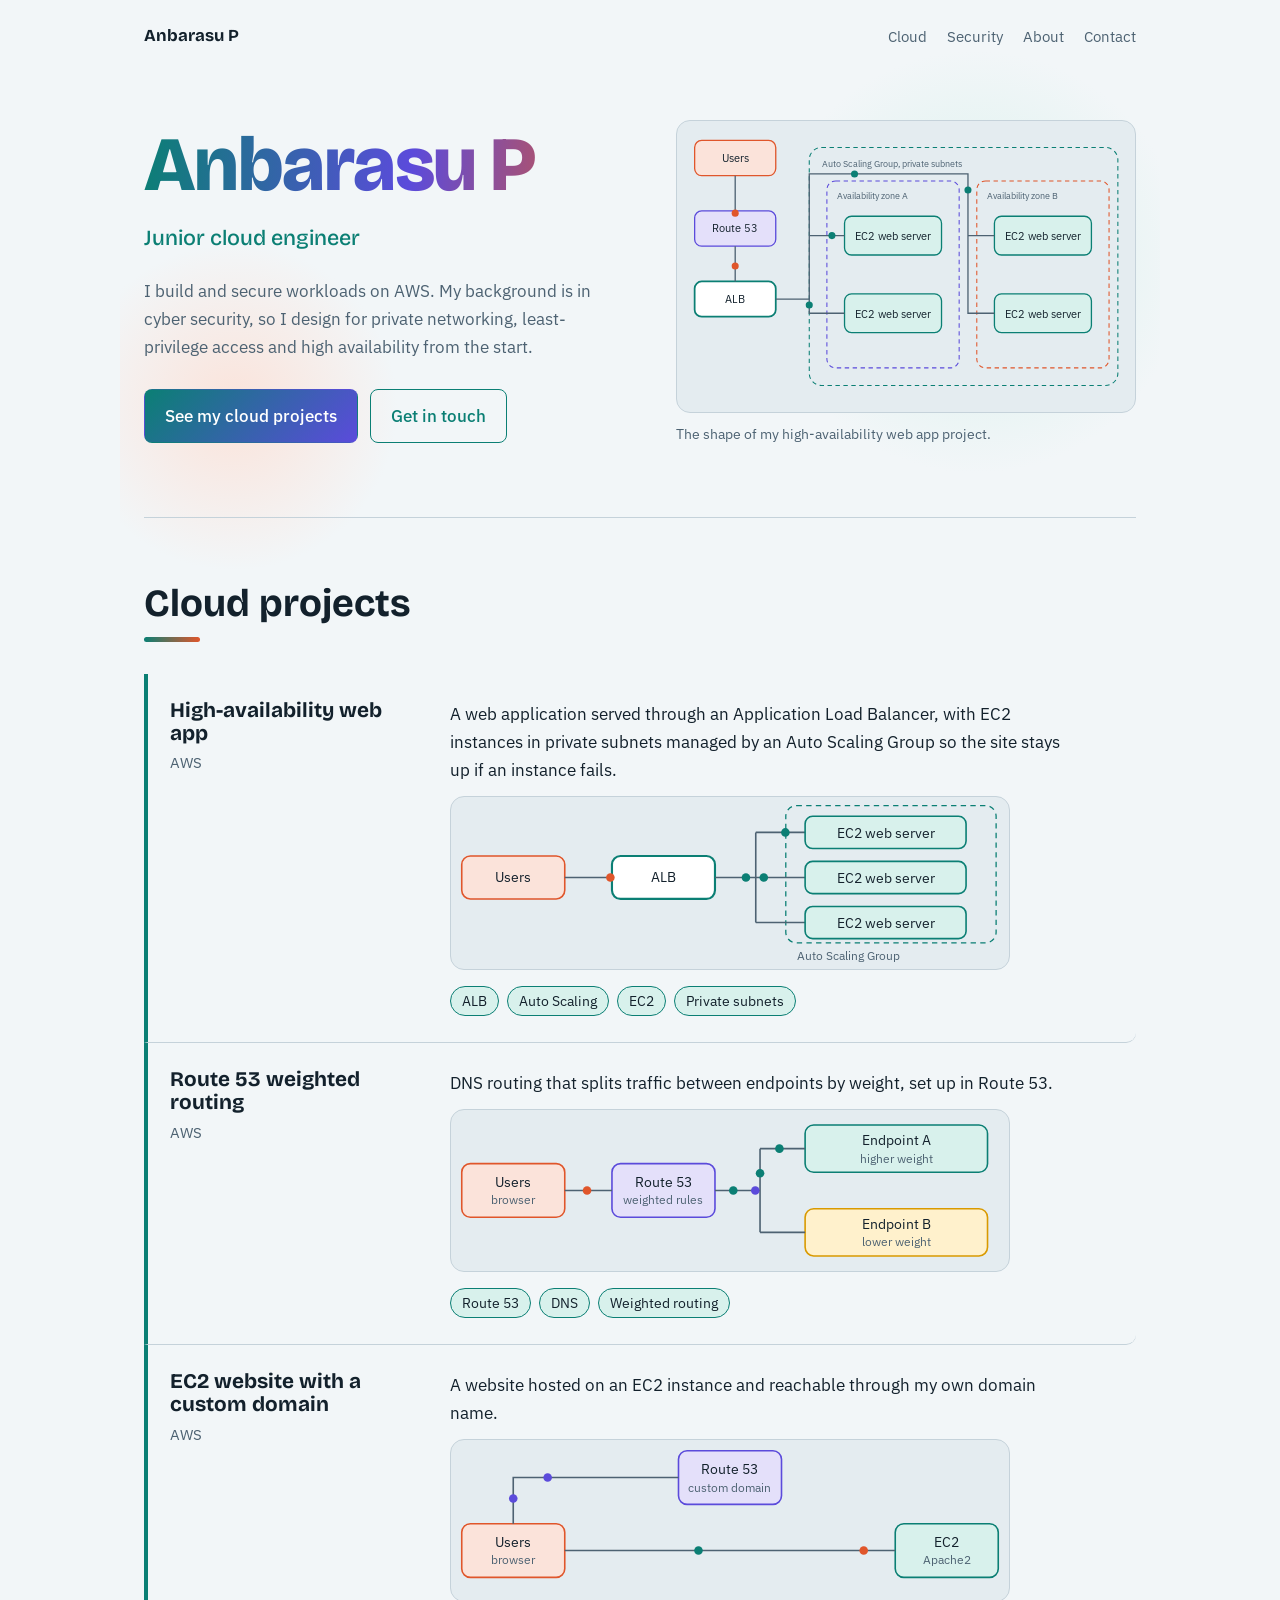
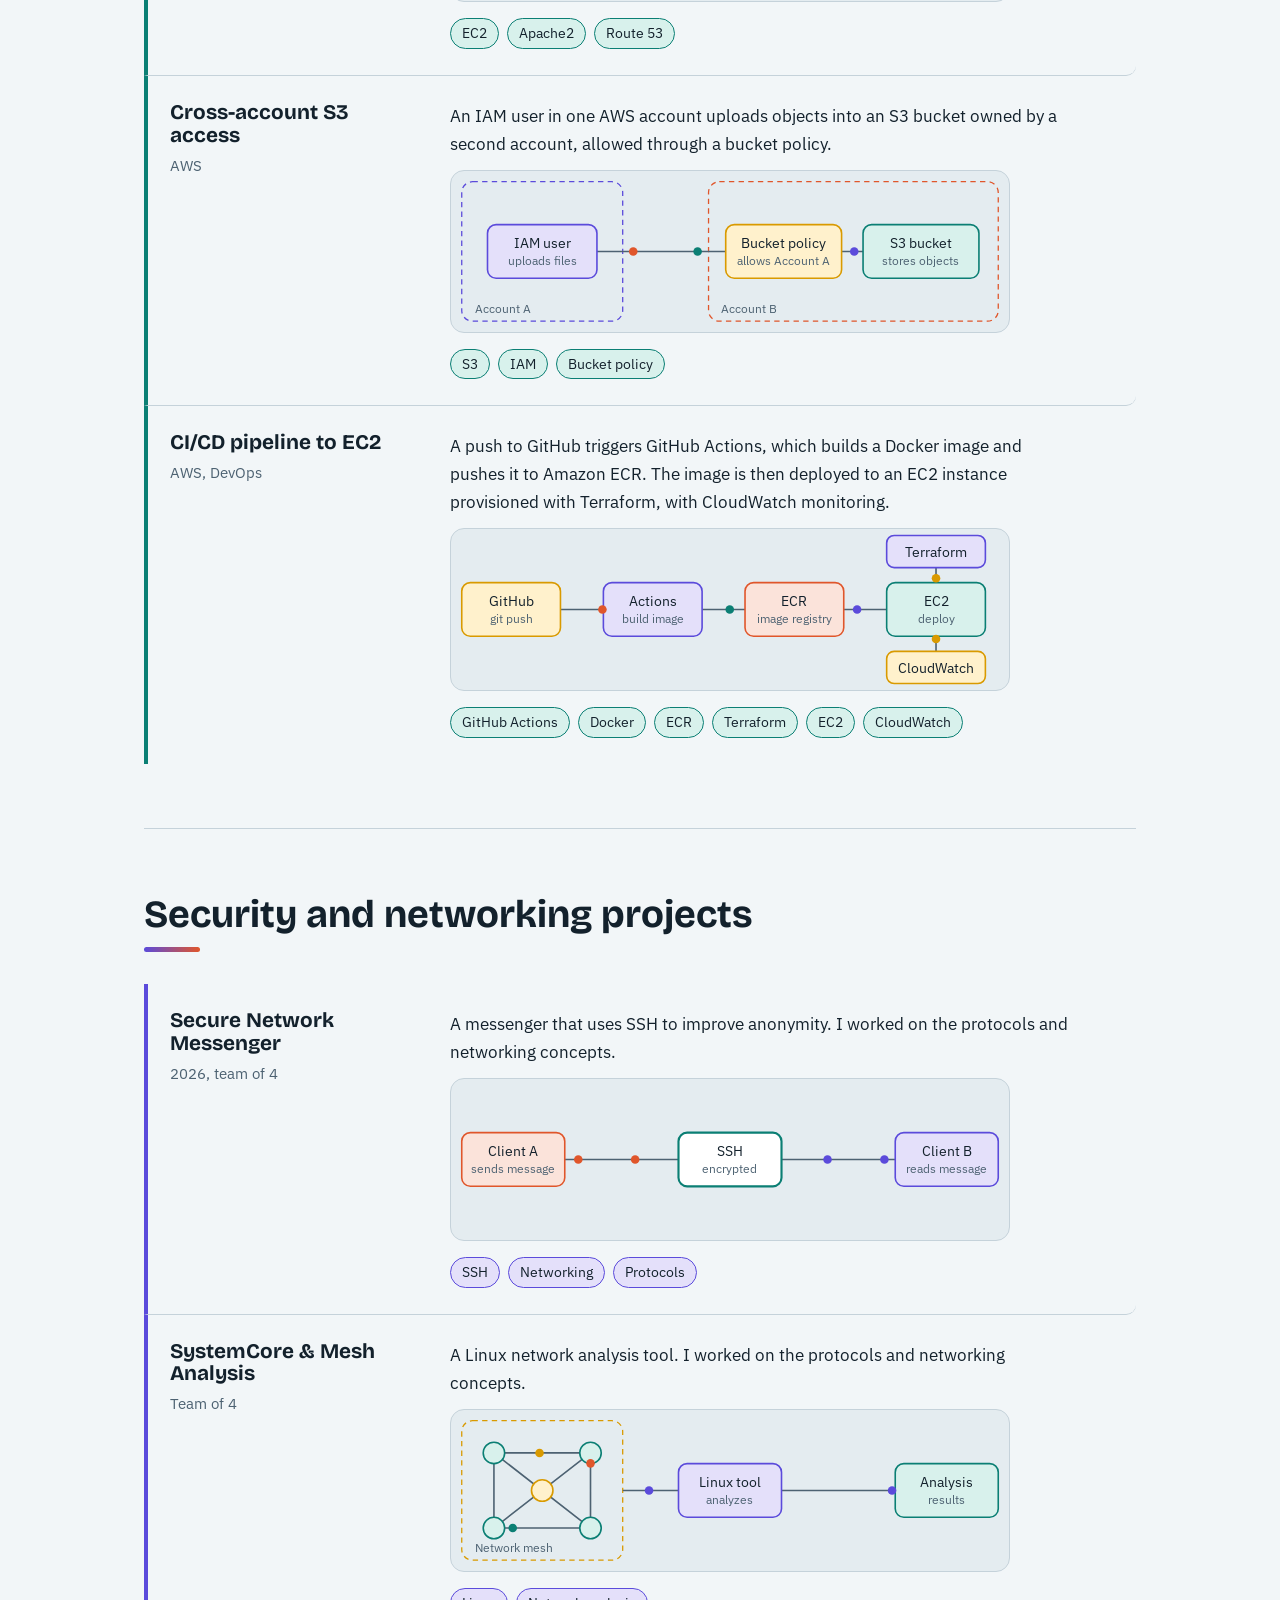
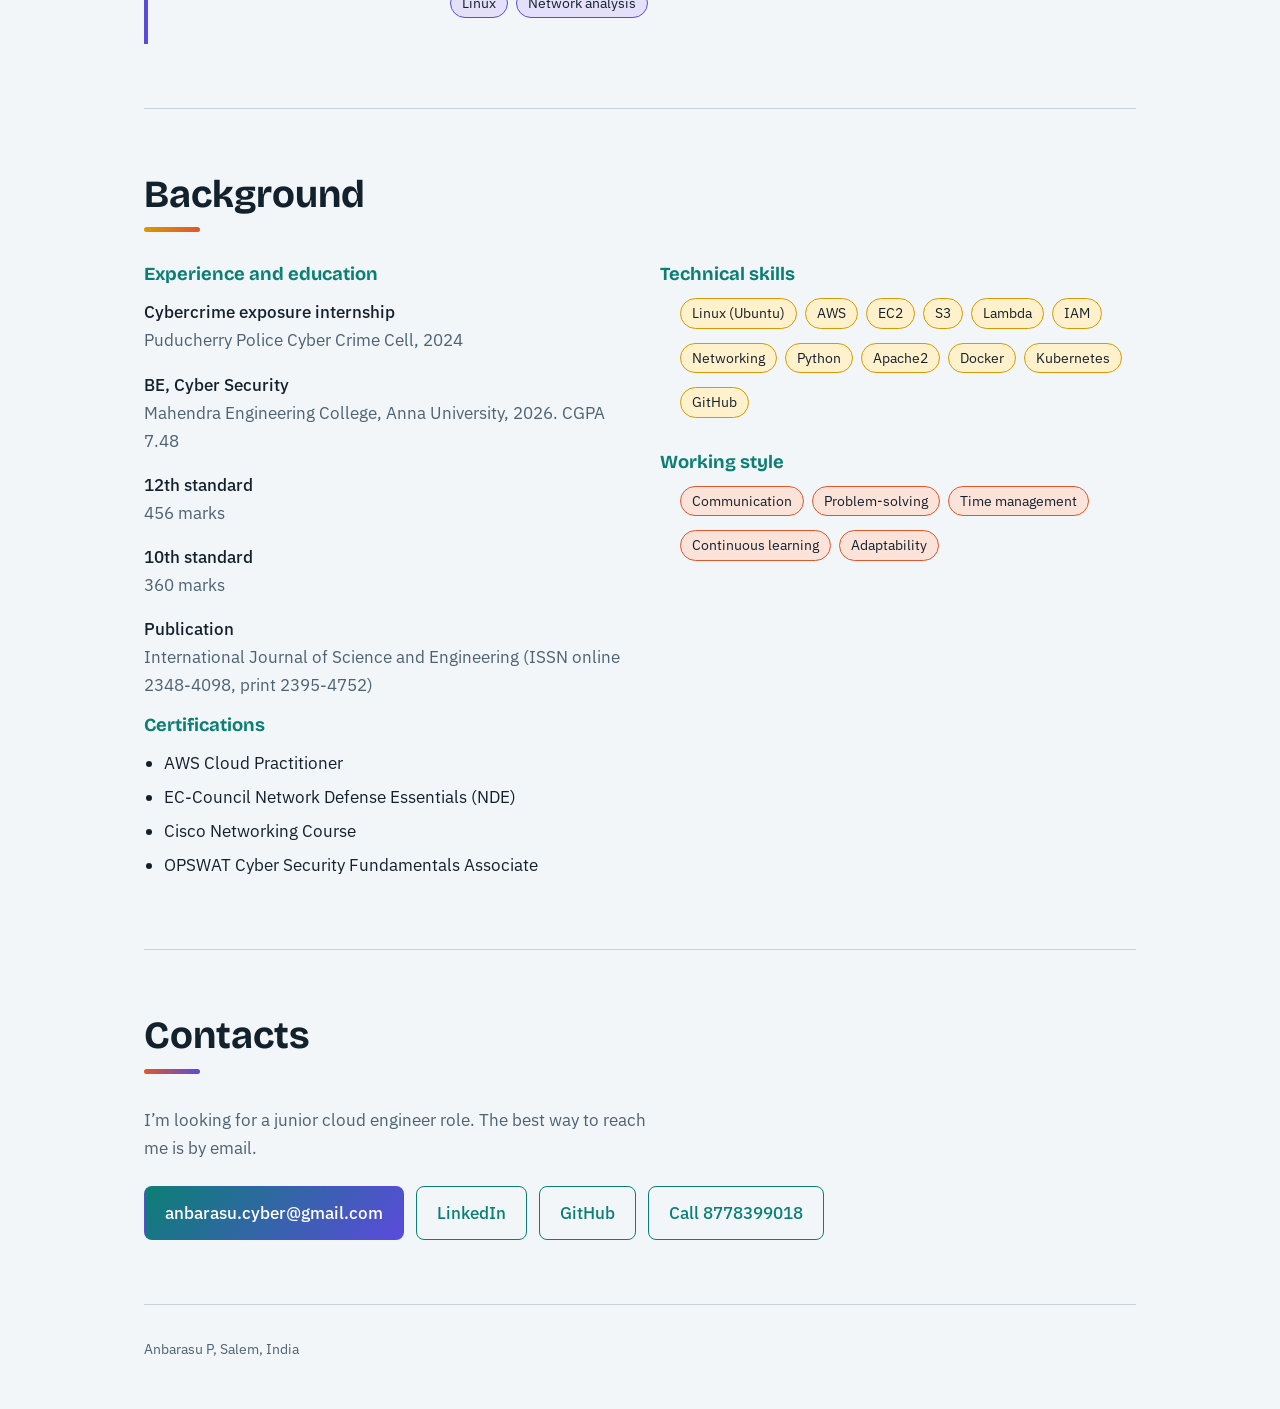
==== commit 721b771f: "Change section header from 'Contact' to 'Contacts'" ====
--- a/portfolio-site/index.html
+++ b/portfolio-site/index.html
@@ -161,7 +161,7 @@
   </section>
 
   <section id="contact" class="contact">
-    <h2>Contact</h2>
+    <h2>Contacts</h2>
     <p>I’m looking for a junior cloud engineer role. The best way to reach me is by email.</p>
     <div class="btns">
       <a class="btn main" href="mailto:anbarasu.cyber@gmail.com">anbarasu.cyber@gmail.com</a>
